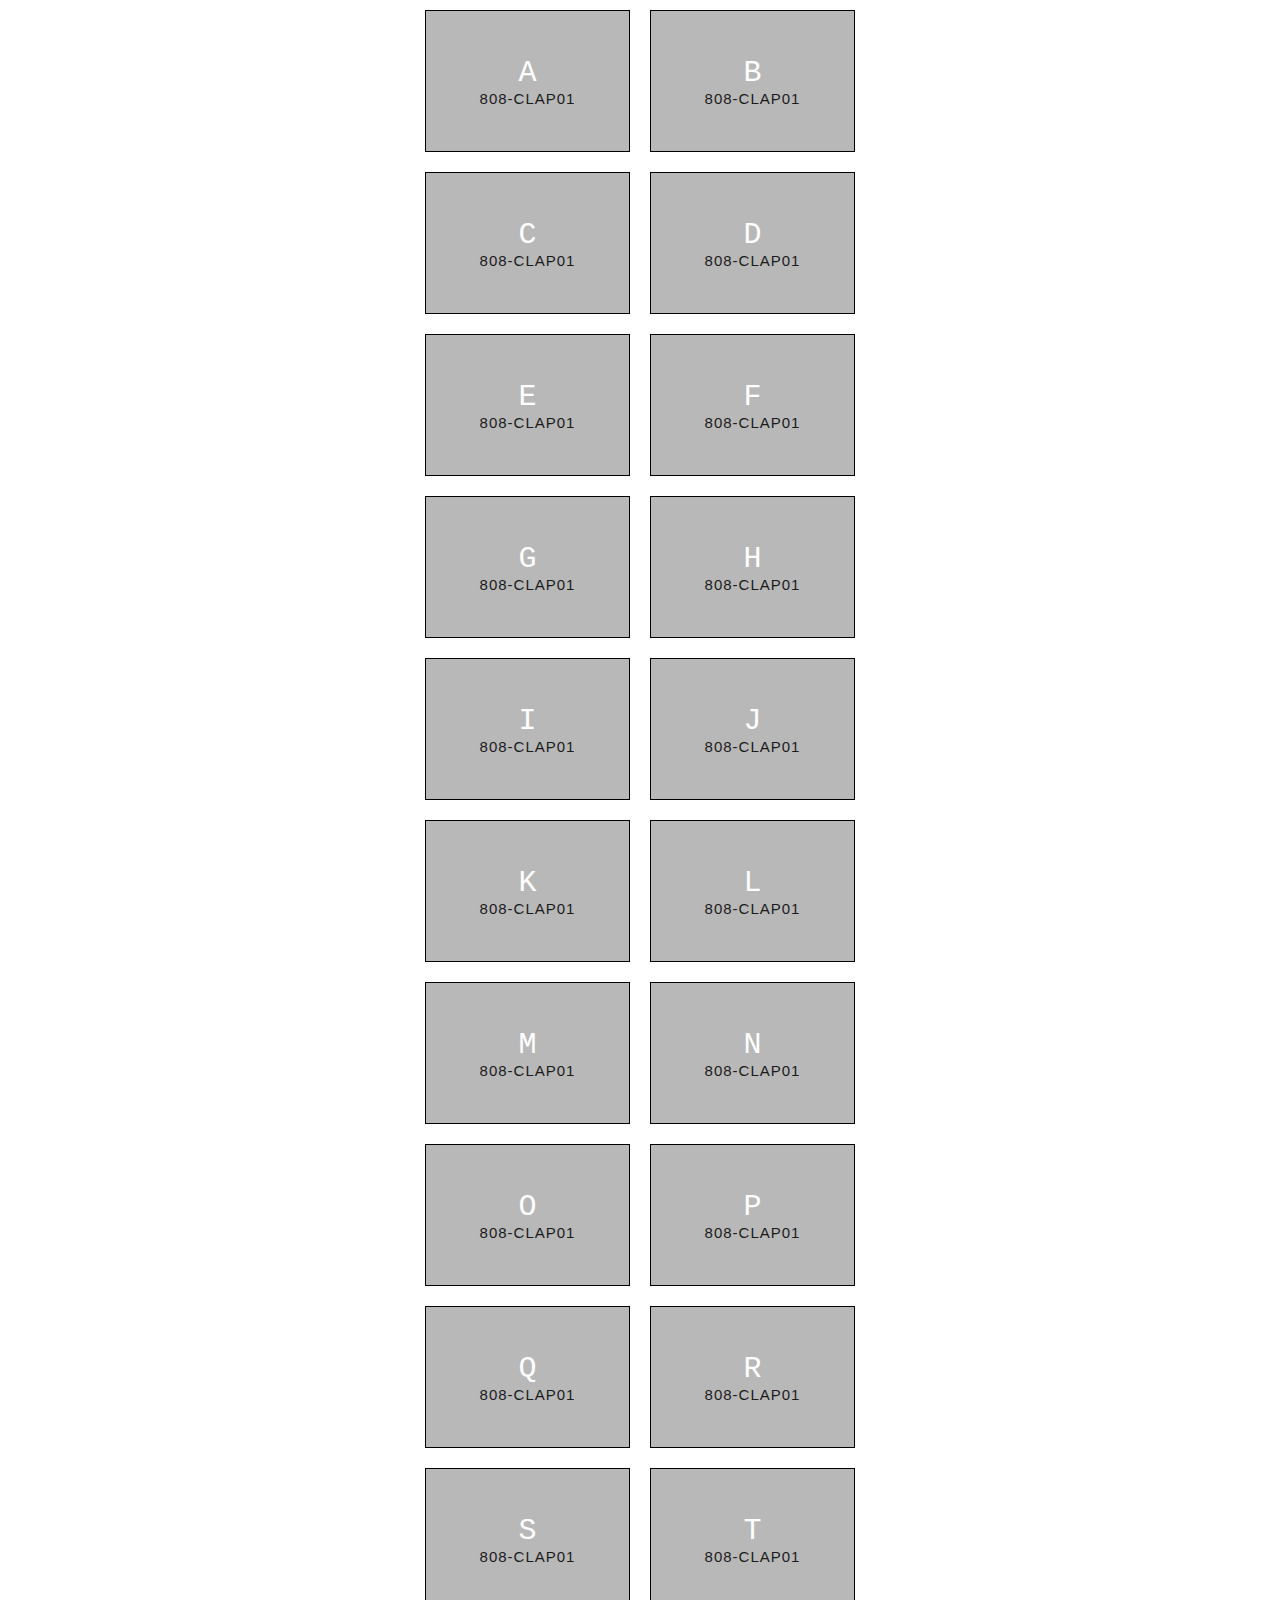
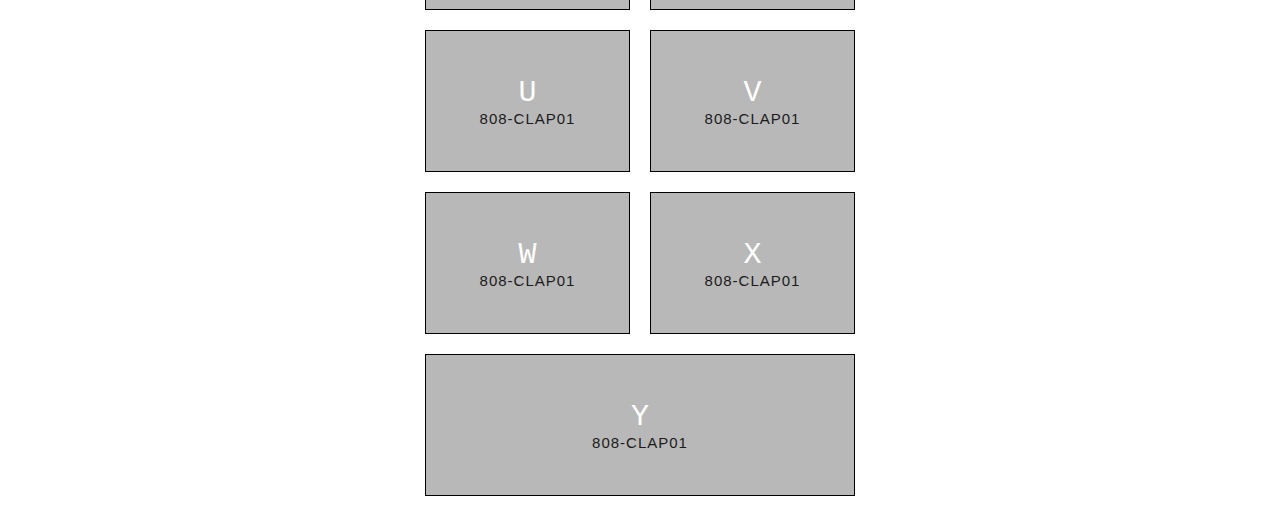
==== drum-kit/index.html @ 792d09b5 "drum-kit: initial commit - includes some sound files" ====
<!DOCTYPE html>
<html lang="en">
  <head>
    <meta charset="UTF-8" />
    <title>JS Drum Kit</title>
    <link rel="stylesheet" href="style.css" />
  </head>
  <body>
    <div id="container">
      <div id="keys_container"></div>
      <div id="audio_container"></div>
    </div>

    <script>
      // store path for sounds
      const audio_paths = {
        65: { key: "A", src: "808-Clap01.wav" },
        66: { key: "B", src: "808-Clap01.wav" },
        67: { key: "C", src: "808-Clap01.wav" },
        68: { key: "D", src: "808-Clap01.wav" },
        69: { key: "E", src: "808-Clap01.wav" },
        70: { key: "F", src: "808-Clap01.wav" },
        71: { key: "G", src: "808-Clap01.wav" },
        72: { key: "H", src: "808-Clap01.wav" },
        73: { key: "I", src: "808-Clap01.wav" },
        74: { key: "J", src: "808-Clap01.wav" },
        75: { key: "K", src: "808-Clap01.wav" },
        76: { key: "L", src: "808-Clap01.wav" },
        77: { key: "M", src: "808-Clap01.wav" },
        78: { key: "N", src: "808-Clap01.wav" },
        79: { key: "O", src: "808-Clap01.wav" },
        80: { key: "P", src: "808-Clap01.wav" },
        81: { key: "Q", src: "808-Clap01.wav" },
        82: { key: "R", src: "808-Clap01.wav" },
        83: { key: "S", src: "808-Clap01.wav" },
        84: { key: "T", src: "808-Clap01.wav" },
        85: { key: "U", src: "808-Clap01.wav" },
        86: { key: "V", src: "808-Clap01.wav" },
        87: { key: "W", src: "808-Clap01.wav" },
        88: { key: "X", src: "808-Clap01.wav" },
        89: { key: "Y", src: "808-Clap01.wav" },
        90: { key: "Z", src: "808-Clap01.wav" }
      };

      var keys_container = document.getElementById("keys_container");
      for (var i = 65; i < 90; i++) {
        var key_container = document.createElement("div");
        key_container.setAttribute("data-key", i);
        key_container.setAttribute("class", "key");

        var kbd_element = document.createElement("kbd");
        kbd_element.innerHTML = audio_paths[i].key;

        var span_element = document.createElement("span");
        span_element.setAttribute("class", "sound");
        span_element.innerHTML = audio_paths[i].src.slice(0, -4);

        key_container.appendChild(kbd_element);
        key_container.appendChild(span_element);

        keys_container.appendChild(key_container);
      }
      // create all the audio elements
      var audio_container = document.getElementById("audio_container");
      for (var i = 65; i <= 90; i++) {
        var audio_element = document.createElement("audio");
        audio_element.setAttribute("data-key", i);
        audio_element.setAttribute("src", "audio/" + audio_paths[i].src);
        audio_container.appendChild(audio_element);
      }
      function removeTransition(e) {
        if (e.propertyName !== "transform") return; //skip if not transform
        this.classList.remove("playing");
        console.log(e.propertyName);
      }

      function playSound(e) {
        console.log(e.keyCode);
        const audio = document.querySelector(`audio[data-key="${e.keyCode}"]`);
        const key = document.querySelector(`.key[data-key="${e.keyCode}"]`);
        console.log(key);
        if (!audio) return;
        audio.currentTime = 0;
        audio.play();
        key.classList.add("playing");
      }

      const keys = document.querySelectorAll(".key");
      window.addEventListener("keydown", playSound);
      keys.forEach(key =>
        key.addEventListener("transitionend", removeTransition)
      );
    </script>
  </body>
</html>
---- drum-kit/style.css ----
html {
    font-size: 10px;
    background-size: cover;
  }
  
  body,html {
    margin: 0;
    padding: 0;
    font-family: sans-serif;
    display: flex;
    justify-content: center;
    
  }
  
  #keys_container {
    width: 50vh;
    display: flex;
    min-height: 100vh;
    flex-wrap: wrap;
    align-items: center;
    align-content: center;
    justify-content: center; 
  
  }
  
  .key {
    display: flex;
    align-items: center;
    justify-content: center;
    flex-direction: column;
    border: .1rem solid black;
    margin: 1rem;
    font-size: 1.5rem;
    padding: 1rem 1rem;
    transition: all .07s ease;
    width: 12rem;
    height: 12rem;
    text-align: center;
    color: white;
    background: rgba(77, 77, 77, 0.4);
    flex-grow: 1
  }


  
  kbd {
    display: block;
    font-size: 3rem;
  }
  
  .sound {
    font-size: 1.5rem;
    text-transform: uppercase;
    letter-spacing: .1rem;
    color: #1b1b1b;
  }

  .playing {
    transform: scale(1.1);
    border-color: #ffffff;
    box-shadow: 0 0 1rem #000000;
  }
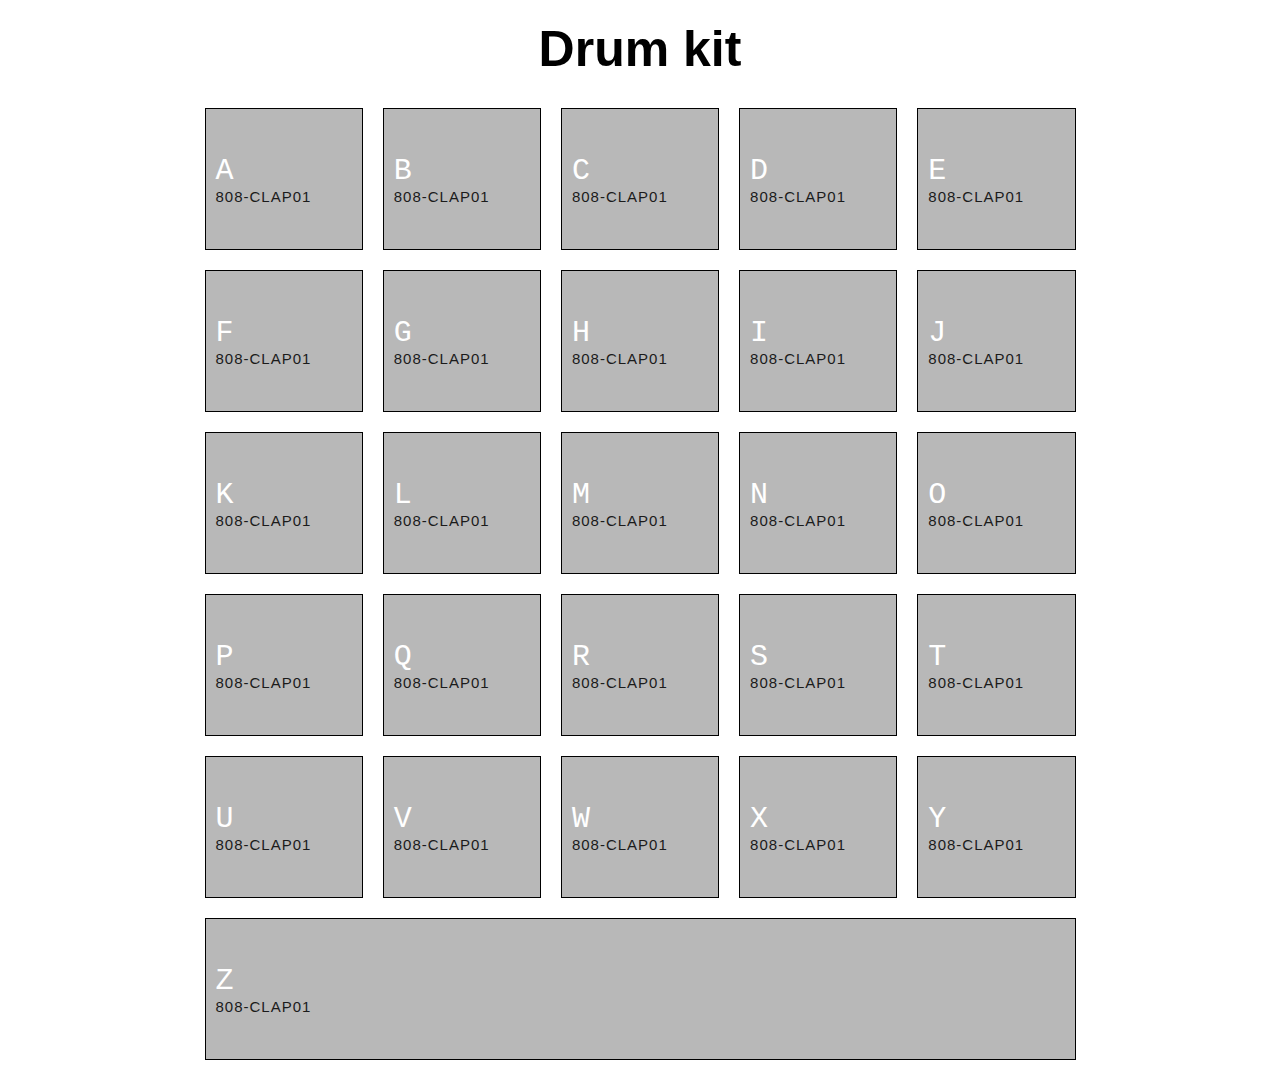
==== commit 29148124: "Refactor javascript into single file" ====
--- a/drum-kit/index.html
+++ b/drum-kit/index.html
@@ -7,89 +7,13 @@
   </head>
   <body>
     <div id="container">
+
+      <h3>Drum kit</h3>
       <div id="keys_container"></div>
       <div id="audio_container"></div>
     </div>
 
-    <script>
-      // store path for sounds
-      const audio_paths = {
-        65: { key: "A", src: "808-Clap01.wav" },
-        66: { key: "B", src: "808-Clap01.wav" },
-        67: { key: "C", src: "808-Clap01.wav" },
-        68: { key: "D", src: "808-Clap01.wav" },
-        69: { key: "E", src: "808-Clap01.wav" },
-        70: { key: "F", src: "808-Clap01.wav" },
-        71: { key: "G", src: "808-Clap01.wav" },
-        72: { key: "H", src: "808-Clap01.wav" },
-        73: { key: "I", src: "808-Clap01.wav" },
-        74: { key: "J", src: "808-Clap01.wav" },
-        75: { key: "K", src: "808-Clap01.wav" },
-        76: { key: "L", src: "808-Clap01.wav" },
-        77: { key: "M", src: "808-Clap01.wav" },
-        78: { key: "N", src: "808-Clap01.wav" },
-        79: { key: "O", src: "808-Clap01.wav" },
-        80: { key: "P", src: "808-Clap01.wav" },
-        81: { key: "Q", src: "808-Clap01.wav" },
-        82: { key: "R", src: "808-Clap01.wav" },
-        83: { key: "S", src: "808-Clap01.wav" },
-        84: { key: "T", src: "808-Clap01.wav" },
-        85: { key: "U", src: "808-Clap01.wav" },
-        86: { key: "V", src: "808-Clap01.wav" },
-        87: { key: "W", src: "808-Clap01.wav" },
-        88: { key: "X", src: "808-Clap01.wav" },
-        89: { key: "Y", src: "808-Clap01.wav" },
-        90: { key: "Z", src: "808-Clap01.wav" }
-      };
-
-      var keys_container = document.getElementById("keys_container");
-      for (var i = 65; i < 90; i++) {
-        var key_container = document.createElement("div");
-        key_container.setAttribute("data-key", i);
-        key_container.setAttribute("class", "key");
-
-        var kbd_element = document.createElement("kbd");
-        kbd_element.innerHTML = audio_paths[i].key;
-
-        var span_element = document.createElement("span");
-        span_element.setAttribute("class", "sound");
-        span_element.innerHTML = audio_paths[i].src.slice(0, -4);
-
-        key_container.appendChild(kbd_element);
-        key_container.appendChild(span_element);
-
-        keys_container.appendChild(key_container);
-      }
-      // create all the audio elements
-      var audio_container = document.getElementById("audio_container");
-      for (var i = 65; i <= 90; i++) {
-        var audio_element = document.createElement("audio");
-        audio_element.setAttribute("data-key", i);
-        audio_element.setAttribute("src", "audio/" + audio_paths[i].src);
-        audio_container.appendChild(audio_element);
-      }
-      function removeTransition(e) {
-        if (e.propertyName !== "transform") return; //skip if not transform
-        this.classList.remove("playing");
-        console.log(e.propertyName);
-      }
-
-      function playSound(e) {
-        console.log(e.keyCode);
-        const audio = document.querySelector(`audio[data-key="${e.keyCode}"]`);
-        const key = document.querySelector(`.key[data-key="${e.keyCode}"]`);
-        console.log(key);
-        if (!audio) return;
-        audio.currentTime = 0;
-        audio.play();
-        key.classList.add("playing");
-      }
-
-      const keys = document.querySelectorAll(".key");
-      window.addEventListener("keydown", playSound);
-      keys.forEach(key =>
-        key.addEventListener("transitionend", removeTransition)
-      );
+    <script src="main.js">
     </script>
   </body>
 </html>
--- a/drum-kit/style.css
+++ b/drum-kit/style.css
@@ -9,23 +9,39 @@
     font-family: sans-serif;
     display: flex;
     justify-content: center;
-    
+    align-items: flex-start;
+  }
+
+  #container {
+    display: flex;
+    align-items: center;
+    justify-content: center ;
+    flex-direction: column;
   }
   
+  h3 {
+    text-align: center;
+    align-items: center;
+    font-size: 5rem;
+    margin: 2rem;
+  }
+
   #keys_container {
-    width: 50vh;
+    margin: 0;
+    padding: 0;
+    width: 99vh;
     display: flex;
     min-height: 100vh;
     flex-wrap: wrap;
-    align-items: center;
-    align-content: center;
-    justify-content: center; 
+    align-items: flex-start;
+    align-content: flex-start;
+    /* justify-content: center;  */ 
   
   }
   
   .key {
     display: flex;
-    align-items: center;
+    align-items: flex-start;
     justify-content: center;
     flex-direction: column;
     border: .1rem solid black;
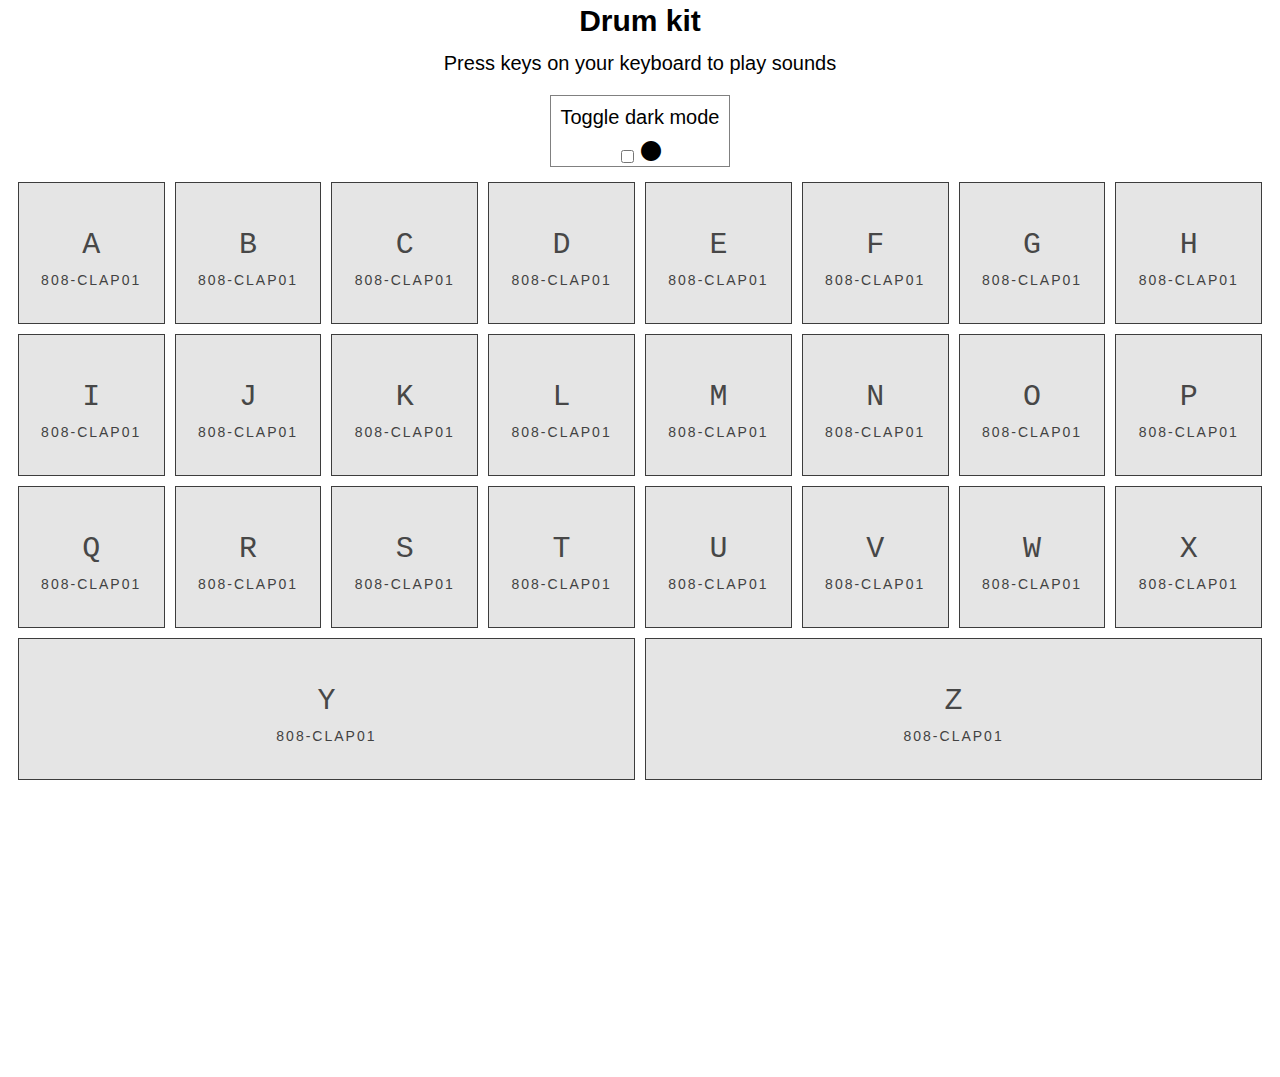
==== commit c7c489ce: "Add material design lite, dark mode toggle, responsive css" ====
--- a/drum-kit/index.html
+++ b/drum-kit/index.html
@@ -2,18 +2,47 @@
 <html lang="en">
   <head>
     <meta charset="UTF-8" />
+    <meta name="viewport" content="width=device-width, initial-scale=1.0" />
+
     <title>JS Drum Kit</title>
+    <!-- Add material design stylesheets -->
+    <link
+      rel="stylesheet"
+      href="https://fonts.googleapis.com/icon?family=Material+Icons"
+    />
+    <link
+      rel="stylesheet"
+      href="https://code.getmdl.io/1.3.0/material.indigo-pink.min.css"
+    />
+    <script defer src="https://code.getmdl.io/1.3.0/material.min.js"></script>
+    <link
+      rel="stylesheet"
+      href="http://fonts.googleapis.com/css?family=Roboto:300,400,500,700"
+      type="text/css"
+    />
     <link rel="stylesheet" href="style.css" />
   </head>
   <body>
     <div id="container">
-
-      <h3>Drum kit</h3>
+      <h1>Drum kit</h1>
+      <p>Press keys on your keyboard to play sounds</p>
+      <div id="dark_mode_container">
+        <p>Toggle dark mode</p>
+        <label
+          class="mdl-icon-toggle mdl-js-icon-toggle mdl-js-ripple-effect"
+          for="icon-toggle-2"
+        >
+          <input
+            type="checkbox"
+            id="icon-toggle-2"
+            class="mdl-icon-toggle__input"
+          />
+          <i class="mdl-icon-toggle__label material-icons">brightness_1</i>
+        </label>
+      </div>
       <div id="keys_container"></div>
       <div id="audio_container"></div>
     </div>
-
-    <script src="main.js">
-    </script>
+    <script src="main.js"></script>
   </body>
 </html>
--- a/drum-kit/style.css
+++ b/drum-kit/style.css
@@ -1,79 +1,105 @@
 html {
-    font-size: 10px;
-    background-size: cover;
+  font-size: 10px;
+  background-size: cover;
+}
+
+body,
+html {
+  margin: 0;
+  padding: 0;
+  width: 100%;
+  font-family: sans-serif;
+  font-style: Roboto;
+}
+
+#dark_mode_container {
+  display: flex;
+  flex-direction: column;
+  align-items: center;
+  justify-content: center;
+  border: 1px solid grey;
+  margin: 10px;
+}
+
+#container {
+  display: flex;
+  justify-content: center;
+  align-items: center;
+  flex-direction: column;
+}
+
+.dark_mode {
+  background: #252525;
+}
+
+.dark_mode .key,
+.dark_mode .sound,
+.dark_mode h1,
+.dark_mode p,
+.dark_mode span {
+  color: white;
+}
+
+#keys_container {
+  width: 70%;
+  min-height: 100vh;
+  max-height: 100%;
+  display: flex;
+  flex-wrap: wrap;
+  align-content: flex-start;
+  justify-content: center;
+}
+
+.key {
+  display: flex;
+  justify-content: center;
+  flex-direction: column;
+  border: 0.1rem solid rgb(61, 61, 61);
+  margin: 0.5rem;
+  font-size: 1.5rem;
+  padding: 1rem 1rem;
+  transition: all 0.07s ease;
+  width: 12rem;
+  height: 12rem;
+  text-align: center;
+
+  color: rgb(71, 71, 71);
+  background: rgba(190, 190, 190, 0.4);
+  flex-grow: 1;
+}
+
+@media only screen and (max-width: 1300px) {
+  #keys_container {
+    width: 98%;
   }
-  
-  body,html {
-    margin: 0;
-    padding: 0;
-    font-family: sans-serif;
-    display: flex;
-    justify-content: center;
-    align-items: flex-start;
-  }
+}
 
-  #container {
-    display: flex;
-    align-items: center;
-    justify-content: center ;
-    flex-direction: column;
-  }
-  
-  h3 {
-    text-align: center;
-    align-items: center;
-    font-size: 5rem;
-    margin: 2rem;
-  }
+h1 {
+  text-align: center;
+  font-size: 3rem;
+  margin: 0.4rem;
+}
 
-  #keys_container {
-    margin: 0;
-    padding: 0;
-    width: 99vh;
-    display: flex;
-    min-height: 100vh;
-    flex-wrap: wrap;
-    align-items: flex-start;
-    align-content: flex-start;
-    /* justify-content: center;  */ 
-  
-  }
-  
-  .key {
-    display: flex;
-    align-items: flex-start;
-    justify-content: center;
-    flex-direction: column;
-    border: .1rem solid black;
-    margin: 1rem;
-    font-size: 1.5rem;
-    padding: 1rem 1rem;
-    transition: all .07s ease;
-    width: 12rem;
-    height: 12rem;
-    text-align: center;
-    color: white;
-    background: rgba(77, 77, 77, 0.4);
-    flex-grow: 1
-  }
+p {
+  font-size: 2rem;
+  margin: 1rem;
+}
 
+kbd {
+  display: block;
+  font-size: 3rem;
+  padding: 1rem;
+}
 
-  
-  kbd {
-    display: block;
-    font-size: 3rem;
-  }
-  
-  .sound {
-    font-size: 1.5rem;
-    text-transform: uppercase;
-    letter-spacing: .1rem;
-    color: #1b1b1b;
-  }
+.sound {
+  font-size: 1.4rem;
+  text-transform: uppercase;
+  letter-spacing: 0.2rem;
+  color: #424242;
+}
 
-  .playing {
-    transform: scale(1.1);
-    border-color: #ffffff;
-    box-shadow: 0 0 1rem #000000;
-  }
-  +.playing {
+  transform: scale(1.3);
+  border-color: #ffffff;
+  box-shadow: 0 0 1rem #000000;
+}
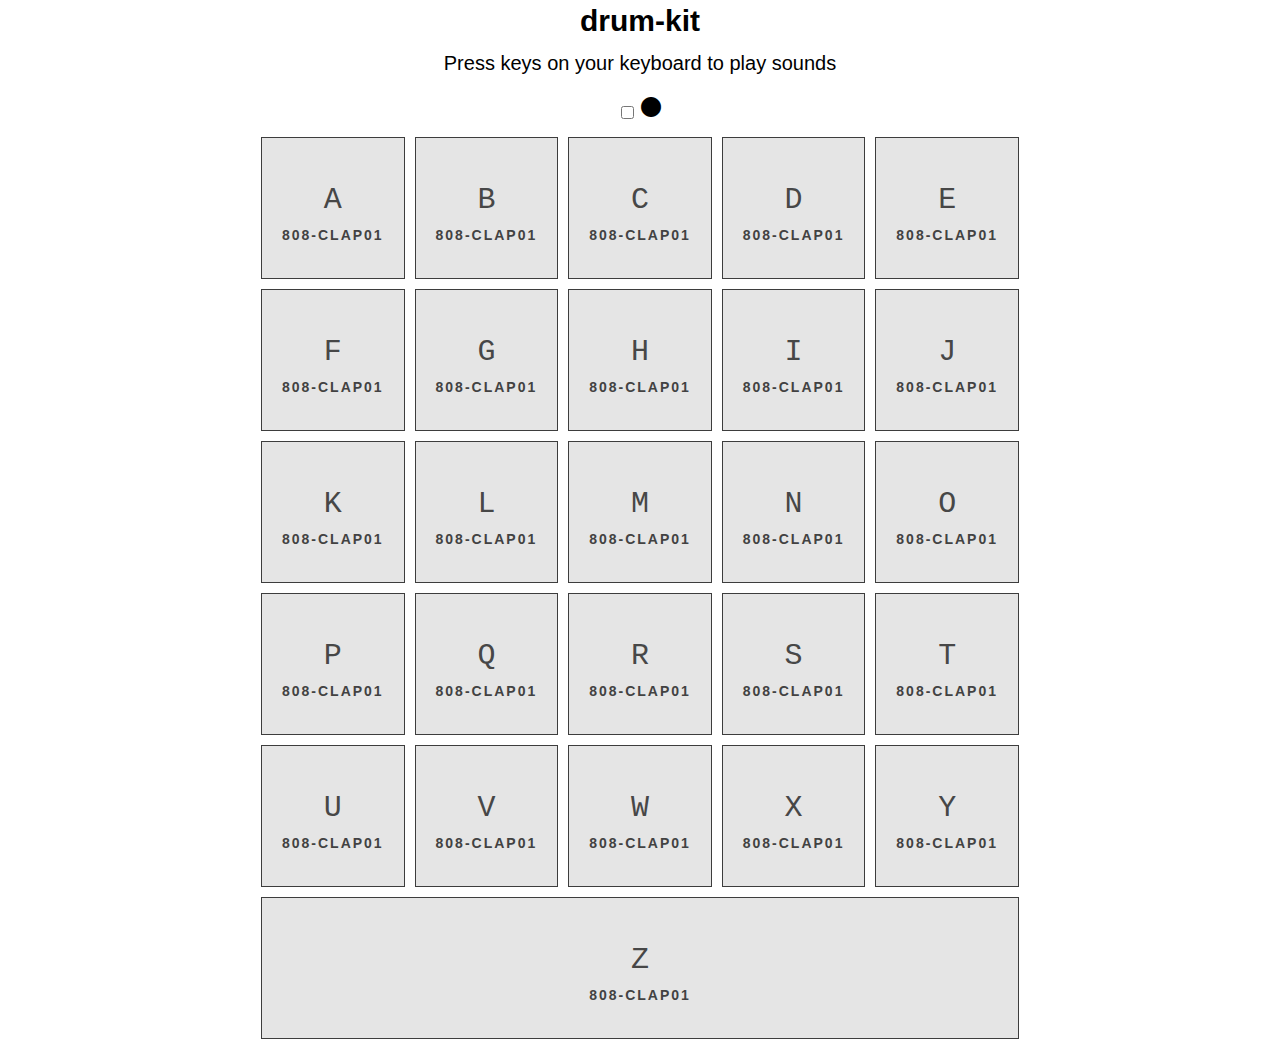
==== commit 2f2fba22: "Styling for drum-kit" ====
--- a/drum-kit/index.html
+++ b/drum-kit/index.html
@@ -24,10 +24,9 @@
   </head>
   <body>
     <div id="container">
-      <h1>Drum kit</h1>
+      <h1>drum-kit</h1>
       <p>Press keys on your keyboard to play sounds</p>
       <div id="dark_mode_container">
-        <p>Toggle dark mode</p>
         <label
           class="mdl-icon-toggle mdl-js-icon-toggle mdl-js-ripple-effect"
           for="icon-toggle-2"
--- a/drum-kit/style.css
+++ b/drum-kit/style.css
@@ -17,7 +17,7 @@
   flex-direction: column;
   align-items: center;
   justify-content: center;
-  border: 1px solid grey;
+  /* border: 1px solid grey; */
   margin: 10px;
 }
 
@@ -41,9 +41,8 @@
 }
 
 #keys_container {
-  width: 70%;
+  width: 60%;
   min-height: 100vh;
-  max-height: 100%;
   display: flex;
   flex-wrap: wrap;
   align-content: flex-start;
@@ -68,12 +67,6 @@
   flex-grow: 1;
 }
 
-@media only screen and (max-width: 1300px) {
-  #keys_container {
-    width: 98%;
-  }
-}
-
 h1 {
   text-align: center;
   font-size: 3rem;
@@ -96,6 +89,7 @@
   text-transform: uppercase;
   letter-spacing: 0.2rem;
   color: #424242;
+  font-weight: bold;
 }
 
 .playing {
@@ -103,3 +97,29 @@
   border-color: #ffffff;
   box-shadow: 0 0 1rem #000000;
 }
+
+@media only screen and (max-width: 1000px) {
+  #keys_container {
+    width: 96%;
+  }
+
+  .key {
+    width: 4rem;
+    height: 4rem;
+  }
+
+  p {
+    font-size: 1rem;
+    margin: 0.5rem;
+    display: none;
+  }
+
+  kbd {
+    display: none;
+  }
+  .sound {
+    font-size: 1rem;
+    text-transform: uppercase;
+    color: #424242;
+  }
+}
